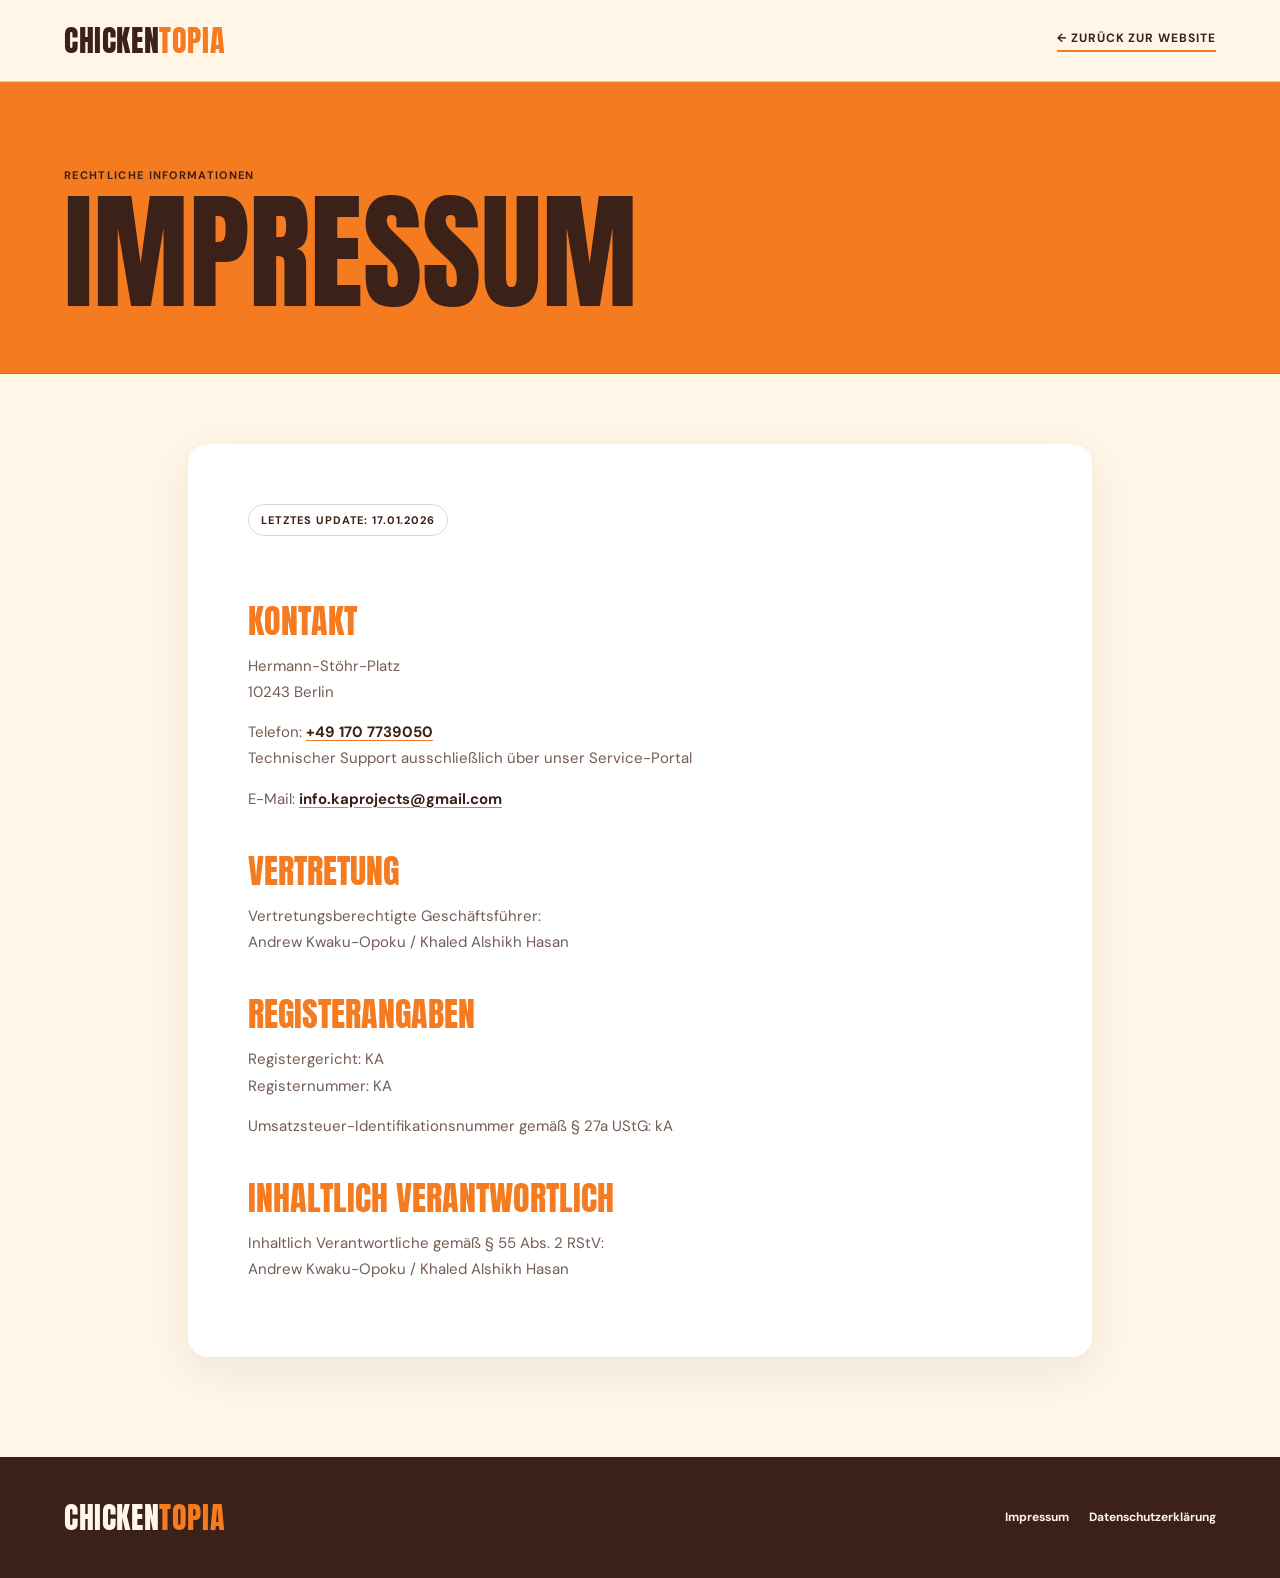
==== impressum.html @ 30a16529 "Add imprint page" ====
<!doctype html>
<html lang="de">
<head>
  <meta charset="utf-8">
  <meta name="viewport" content="width=device-width, initial-scale=1">
  <meta name="robots" content="noindex,follow">
  <title>Impressum | Chickentopia Berlin</title>
  <link rel="icon" href="favicon.ico">
  <link rel="stylesheet" href="legal.css">
</head>
<body>
  <header class="legal-header"><a class="legal-brand" href="index.html">CHICKEN<b>TOPIA</b></a><a class="back-link" href="index.html">← Zurück zur Website</a></header>
  <main>
    <section class="legal-hero"><p>Rechtliche Informationen</p><h1>Impressum</h1></section>
    <div class="legal-wrap"><article class="legal-card">
      <span class="legal-meta">Letztes Update: 17.01.2026</span>
      <h2>Kontakt</h2>
      <p>Hermann-Stöhr-Platz<br>10243 Berlin</p>
      <p>Telefon: <a href="tel:+491707739050">+49 170 7739050</a><br>Technischer Support ausschließlich über unser Service-Portal</p>
      <p>E-Mail: <a href="mailto:info.kaprojects@gmail.com">info.kaprojects@gmail.com</a></p>
      <h2>Vertretung</h2>
      <p>Vertretungsberechtigte Geschäftsführer:<br>Andrew Kwaku-Opoku / Khaled Alshikh Hasan</p>
      <h2>Registerangaben</h2>
      <p>Registergericht: KA<br>Registernummer: KA</p>
      <p>Umsatzsteuer-Identifikationsnummer gemäß § 27a UStG: kA</p>
      <h2>Inhaltlich verantwortlich</h2>
      <p>Inhaltlich Verantwortliche gemäß § 55 Abs. 2 RStV:<br>Andrew Kwaku-Opoku / Khaled Alshikh Hasan</p>
    </article></div>
  </main>
  <footer class="legal-footer"><a class="legal-brand" href="index.html">CHICKEN<b>TOPIA</b></a><nav><a href="impressum.html" aria-current="page">Impressum</a><a href="datenschutz.html">Datenschutzerklärung</a></nav></footer>
</body>
</html>
---- legal.css ----
@import url('https://fonts.googleapis.com/css2?family=Anton&family=DM+Sans:wght@400;500;700&display=swap');

:root{--ink:#3b2118;--orange:#f47b20;--cream:#fff6e8;--line:rgba(59,33,24,.18);--muted:#735c53}
*{box-sizing:border-box}
html{scroll-behavior:smooth}
body{margin:0;background:var(--cream);color:var(--ink);font-family:"DM Sans",sans-serif}
a{color:inherit;text-decoration:none}
.legal-header{height:82px;padding:0 5vw;display:flex;align-items:center;justify-content:space-between;border-bottom:1px solid var(--line);background:rgba(255,246,232,.96);position:sticky;top:0;z-index:5}
.legal-brand{font:30px "Anton",sans-serif;letter-spacing:.02em}.legal-brand b{color:var(--orange);font-weight:400}
.back-link{font-size:12px;font-weight:700;text-transform:uppercase;letter-spacing:.08em;border-bottom:2px solid var(--orange);padding-bottom:4px}
.legal-hero{padding:86px 5vw 64px;background:var(--orange);border-bottom:1px solid var(--line)}
.legal-hero p{margin:0 0 14px;font-size:11px;font-weight:700;text-transform:uppercase;letter-spacing:.12em}
.legal-hero h1{margin:0;font:clamp(58px,10vw,145px)/.88 "Anton",sans-serif;text-transform:uppercase;max-width:1200px}
.legal-wrap{max-width:960px;margin:0 auto;padding:70px 28px 100px}
.legal-card{background:#fff;border-radius:20px;padding:clamp(28px,5vw,60px);box-shadow:0 14px 40px rgba(59,33,24,.08)}
.legal-card h2{font:34px/1 "Anton",sans-serif;text-transform:uppercase;margin:42px 0 15px;color:var(--orange)}
.legal-card h2:first-child{margin-top:0}
.legal-card h3{font-size:17px;margin:28px 0 8px}
.legal-card p,.legal-card li{font-size:15px;line-height:1.75;color:var(--muted)}
.legal-card p{margin:0 0 14px}.legal-card ul{margin:8px 0 20px;padding-left:22px}
.legal-card a{font-weight:700;color:var(--ink);text-decoration:underline;text-decoration-color:var(--orange);text-underline-offset:3px}
.legal-meta{display:inline-block;margin-bottom:26px;padding:8px 12px;border:1px solid var(--line);border-radius:99px;font-size:11px;font-weight:700;text-transform:uppercase;letter-spacing:.08em}
.legal-footer{background:var(--ink);color:var(--cream);padding:38px 5vw;display:flex;justify-content:space-between;align-items:center;gap:24px;flex-wrap:wrap}
.legal-footer nav{display:flex;gap:20px;flex-wrap:wrap;font-size:12px;font-weight:700}
@media(max-width:640px){.legal-header{height:70px;padding:0 18px}.legal-brand{font-size:25px}.legal-hero{padding:65px 18px 48px}.legal-wrap{padding:40px 18px 70px}.legal-card{border-radius:16px;padding:26px 20px}.legal-card h2{font-size:28px}.legal-footer{padding:32px 18px;align-items:flex-start;flex-direction:column}}
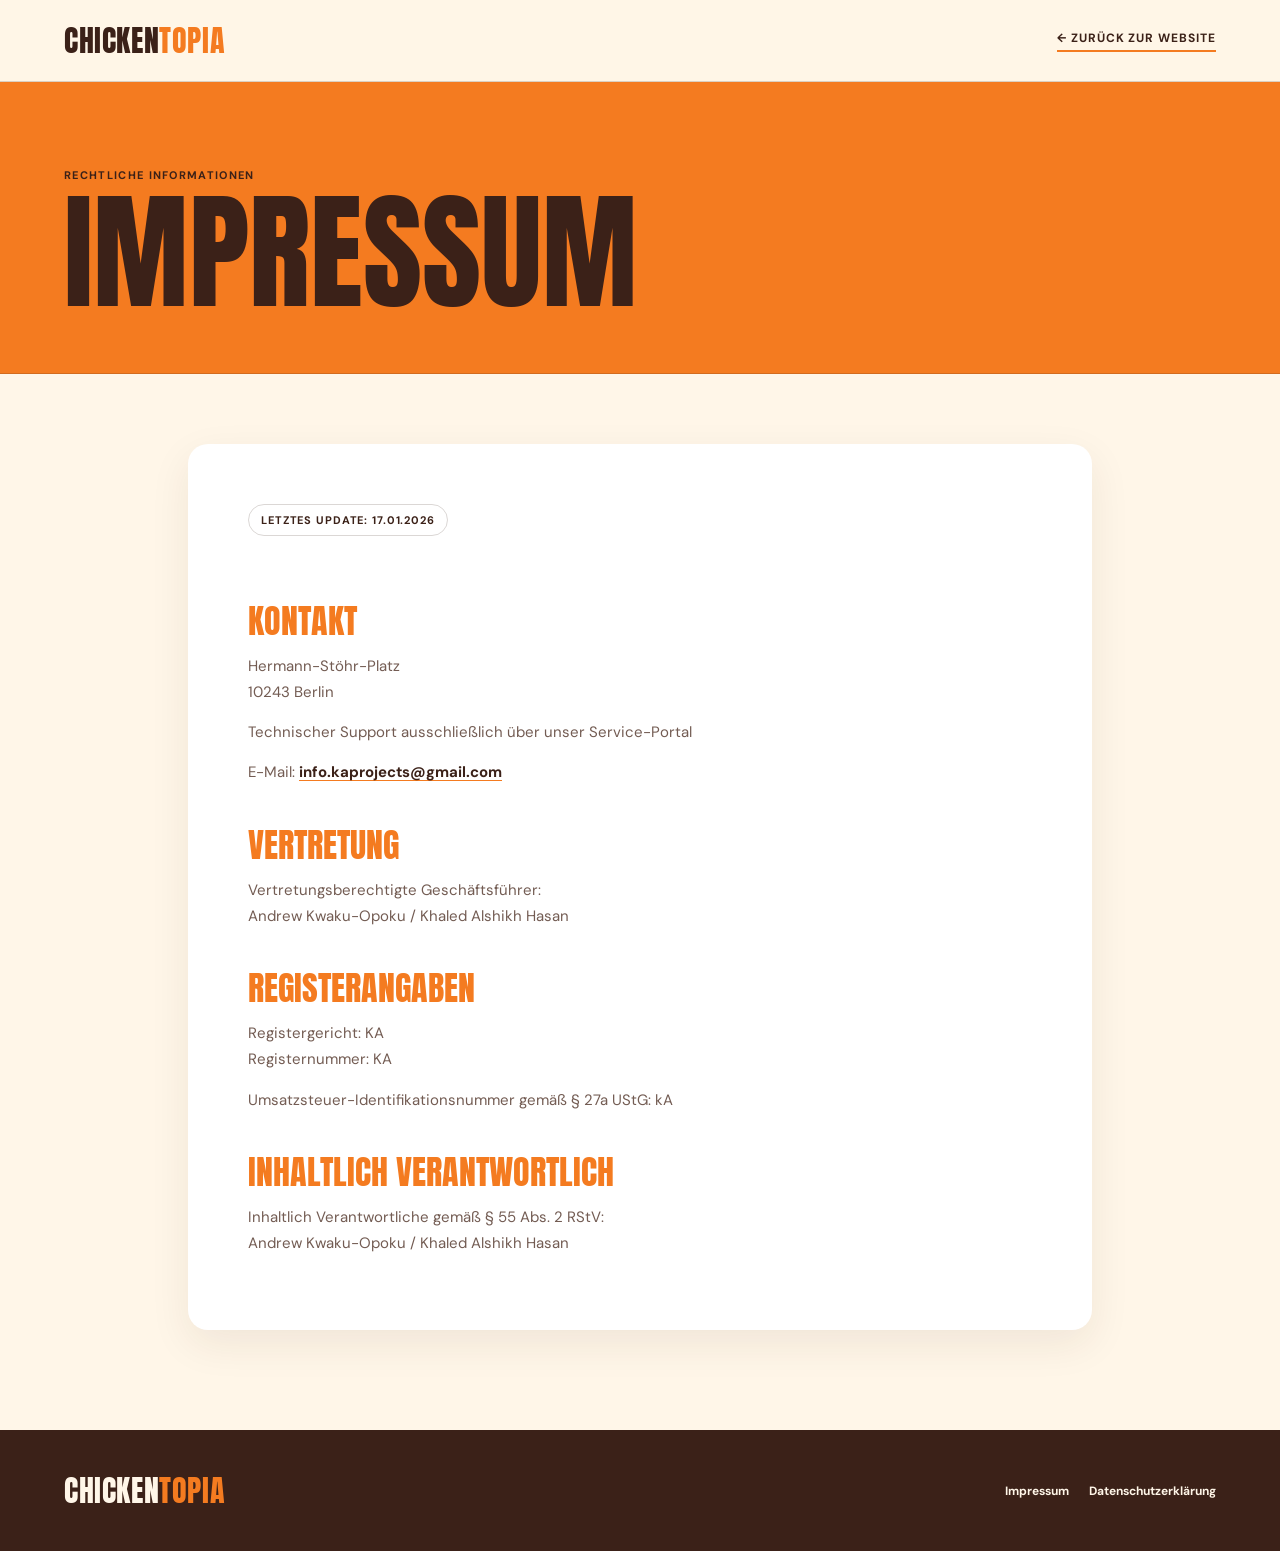
==== commit e2cc6320: "Remove phone number from legal notice" ====
--- a/impressum.html
+++ b/impressum.html
@@ -16,7 +16,7 @@
       <span class="legal-meta">Letztes Update: 17.01.2026</span>
       <h2>Kontakt</h2>
       <p>Hermann-Stöhr-Platz<br>10243 Berlin</p>
-      <p>Telefon: <a href="tel:+491707739050">+49 170 7739050</a><br>Technischer Support ausschließlich über unser Service-Portal</p>
+      <p>Technischer Support ausschließlich über unser Service-Portal</p>
       <p>E-Mail: <a href="mailto:info.kaprojects@gmail.com">info.kaprojects@gmail.com</a></p>
       <h2>Vertretung</h2>
       <p>Vertretungsberechtigte Geschäftsführer:<br>Andrew Kwaku-Opoku / Khaled Alshikh Hasan</p>
